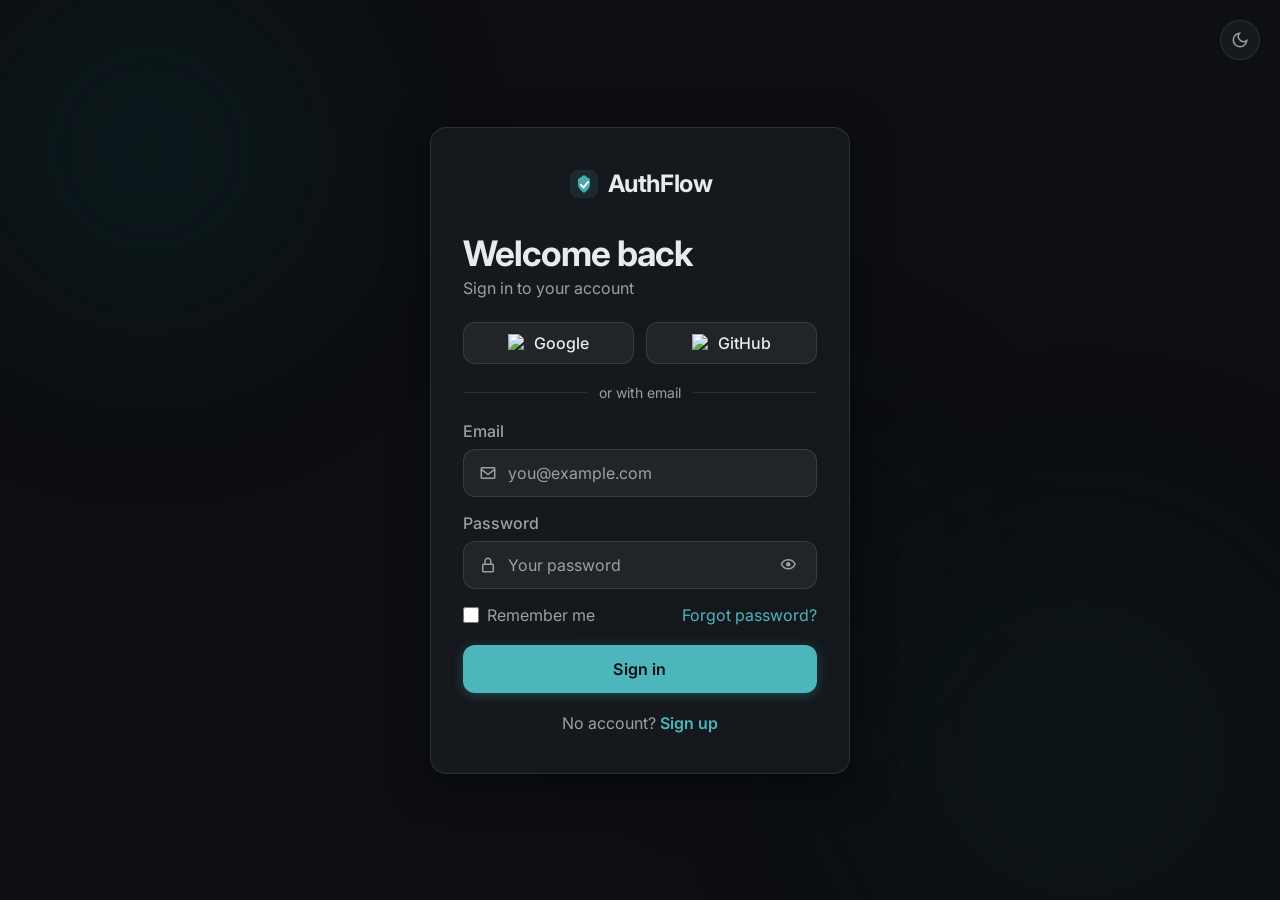
==== dashboard.html @ 7bdc6670 "refactor: separate HTML/CSS/JS, add register/forgot/dashboard pages, remove old files" ====
<!DOCTYPE html>
<html lang="en" data-theme="dark">
<head>
  <meta charset="UTF-8">
  <meta name="viewport" content="width=device-width, initial-scale=1.0">
  <title>AuthFlow — Dashboard</title>
  <link rel="preconnect" href="https://fonts.googleapis.com">
  <link rel="preconnect" href="https://fonts.gstatic.com" crossorigin>
  <link href="https://fonts.googleapis.com/css2?family=Inter:wght@300..700&display=swap" rel="stylesheet">
  <link href="https://unpkg.com/boxicons@2.1.4/css/boxicons.min.css" rel="stylesheet">
  <link rel="stylesheet" href="css/style.css">
</head>
<body>

<div class="mesh" aria-hidden="true"><div class="blob"></div></div>
<button class="theme-btn" id="themeBtn" aria-label="Switch to light mode">
  <svg width="18" height="18" viewBox="0 0 24 24" fill="none" stroke="currentColor" stroke-width="2"><path d="M21 12.79A9 9 0 1 1 11.21 3 7 7 0 0 0 21 12.79z"/></svg>
</button>

<div class="card card-wide">
  <div class="logo">
    <svg viewBox="0 0 32 32" fill="none" aria-hidden="true">
      <rect x="2" y="2" width="28" height="28" rx="8" fill="currentColor" opacity="0.12"/>
      <path d="M16 7 L22 11 L22 17 C22 21 16 25 16 25 C16 25 10 21 10 17 L10 11 Z" fill="currentColor" opacity="0.9"/>
      <path d="M13 17 L15.5 19.5 L20 14" stroke="white" stroke-width="2" stroke-linecap="round" stroke-linejoin="round"/>
    </svg>
    <span class="logo-name">AuthFlow</span>
  </div>

  <div class="dash-hero">
    <div class="dash-avatar" id="dashAvatar"><i class="bx bx-user"></i></div>
    <div>
      <h1 class="ptitle" id="dashName">Loading…</h1>
      <p class="psub" style="margin-bottom:0" id="dashEmail">—</p>
    </div>
  </div>

  <div class="dash-grid">
    <div class="dc">
      <i class="bx bx-calendar-check dc-icon"></i>
      <div class="dc-val" id="dashJoined">—</div>
      <div class="dc-lbl">Member since</div>
    </div>
    <div class="dc">
      <i class="bx bx-shield-check dc-icon"></i>
      <div class="dc-val">Active</div>
      <div class="dc-lbl">Account status</div>
    </div>
    <div class="dc">
      <i class="bx bx-log-in dc-icon"></i>
      <div class="dc-val" id="dashTime">—</div>
      <div class="dc-lbl">Last login</div>
    </div>
    <div class="dc">
      <i class="bx bx-phone dc-icon"></i>
      <div class="dc-val" id="dashPhone">—</div>
      <div class="dc-lbl">Phone</div>
    </div>
  </div>

  <div class="dash-actions">
    <button class="btn-action" onclick="showToast('Profile editing coming soon','info')"><i class="bx bx-edit"></i> Edit profile</button>
    <button class="btn-action" onclick="showToast('Settings coming soon','info')"><i class="bx bx-cog"></i> Settings</button>
    <button class="btn-action btn-danger" onclick="logout()"><i class="bx bx-log-out"></i> Sign out</button>
  </div>
</div>

<div class="toast" id="toastEl" role="status" aria-live="polite">
  <i class="bx bx-check-circle" id="toastIco"></i>
  <span id="toastMsg"></span>
</div>

<script src="js/app.js"></script>
<script>
(function() {
  const user = getSession();
  if (!user) { window.location.href = 'index.html'; return; }
  document.getElementById('dashName').textContent = 'Hello, ' + user.name + '!';
  document.getElementById('dashEmail').textContent = user.email;
  document.getElementById('dashJoined').textContent = user.joined || 'Today';
  document.getElementById('dashPhone').textContent = user.phone || 'Not set';
  document.getElementById('dashTime').textContent = new Date().toLocaleTimeString('en-IN',{hour:'2-digit',minute:'2-digit'});
  const initials = user.name.split(' ').map(w=>w[0]).join('').toUpperCase().slice(0,2);
  const av = document.getElementById('dashAvatar');
  av.innerHTML = '';
  av.textContent = initials;
})();

function logout() {
  clearSession();
  showToast('Signed out','info');
  setTimeout(() => window.location.href = 'index.html', 900);
}
</script>
</body>
</html>
---- css/style.css ----
/* ===== TOKENS ===== */
:root {
  --text-xs:   clamp(0.75rem,  0.7rem  + 0.25vw, 0.875rem);
  --text-sm:   clamp(0.875rem, 0.8rem  + 0.35vw, 1rem);
  --text-base: clamp(1rem,     0.95rem + 0.25vw, 1.125rem);
  --text-lg:   clamp(1.125rem, 1rem    + 0.75vw, 1.5rem);
  --text-xl:   clamp(1.5rem,   1.2rem  + 1.25vw, 2.25rem);
  --space-1:.25rem; --space-2:.5rem;  --space-3:.75rem; --space-4:1rem;
  --space-5:1.25rem; --space-6:1.5rem; --space-8:2rem; --space-10:2.5rem;
  --space-12:3rem;
  --radius-sm:.375rem; --radius-md:.5rem; --radius-lg:.75rem;
  --radius-xl:1rem; --radius-full:9999px;
  --transition:200ms cubic-bezier(0.16,1,0.3,1);
  --font-body:'Inter',system-ui,sans-serif;
}

/* ===== LIGHT MODE ===== */
:root, [data-theme="light"] {
  --bg:#f7f6f2; --surface:rgba(255,255,255,.72); --surface-s:#fff;
  --border:rgba(0,0,0,.10); --text:#1a1a1a; --text-m:#6b7280; --text-i:#fff;
  --primary:#01696f; --primary-h:#0c4e54; --primary-t:#fff;
  --error:#b91c4c; --error-bg:rgba(185,28,76,.08);
  --success:#166534; --input-bg:rgba(0,0,0,.04); --input-focus:rgba(1,105,111,.18);
  --shadow-card:0 4px 24px rgba(0,0,0,.10),0 1px 4px rgba(0,0,0,.06);
  --shadow-btn:0 2px 8px rgba(1,105,111,.28);
  --m1:#d6f0ef; --m2:#e0f2f1; --m3:#b2dfdb;
}

/* ===== DARK MODE ===== */
[data-theme="dark"] {
  --bg:#0d0f12; --surface:rgba(24,27,32,.82); --surface-s:#181b20;
  --border:rgba(255,255,255,.10); --text:#e8eaed; --text-m:#9aa0a6; --text-i:#0d0f12;
  --primary:#4db6bd; --primary-h:#3da3aa; --primary-t:#0d0f12;
  --error:#f07090; --error-bg:rgba(240,112,144,.10);
  --success:#34d399; --input-bg:rgba(255,255,255,.06); --input-focus:rgba(77,182,189,.18);
  --shadow-card:0 8px 40px rgba(0,0,0,.5),0 1px 4px rgba(0,0,0,.3);
  --shadow-btn:0 2px 12px rgba(77,182,189,.30);
  --m1:#0a2a2c; --m2:#0d1f21; --m3:#071416;
}

/* ===== BASE RESET ===== */
*, *::before, *::after { box-sizing: border-box; margin: 0; padding: 0; }
html { -webkit-font-smoothing: antialiased; scroll-behavior: smooth; }
body {
  min-height: 100dvh;
  font-family: var(--font-body);
  font-size: var(--text-base);
  color: var(--text);
  background: var(--bg);
  display: flex;
  align-items: center;
  justify-content: center;
  padding: var(--space-4);
  position: relative;
  overflow: hidden;
  transition: background var(--transition), color var(--transition);
}
input, button { font: inherit; color: inherit; }
button { cursor: pointer; background: none; border: none; }
a { color: var(--primary); text-decoration: none; transition: color var(--transition); }
a:hover { color: var(--primary-h); text-decoration: underline; }
:focus-visible { outline: 2px solid var(--primary); outline-offset: 3px; border-radius: var(--radius-sm); }

/* ===== MESH BACKGROUND ===== */
.mesh { position: fixed; inset: 0; z-index: 0; pointer-events: none; overflow: hidden; }
.mesh::before, .mesh::after, .blob {
  content: ''; position: absolute; border-radius: 50%;
  filter: blur(80px); opacity: .55;
  animation: flt 12s ease-in-out infinite alternate;
}
.mesh::before { width:500px; height:500px; background:radial-gradient(circle,var(--m1),transparent 70%); top:-100px; left:-100px; animation-duration:11s; }
.mesh::after  { width:600px; height:600px; background:radial-gradient(circle,var(--m2),transparent 70%); bottom:-150px; right:-100px; animation-duration:14s; animation-delay:-4s; }
.blob { width:400px; height:400px; background:radial-gradient(circle,var(--m3),transparent 70%); top:40%; left:45%; animation-duration:16s; animation-delay:-7s; }
@keyframes flt {
  0%   { transform: translate(0,0) scale(1); }
  50%  { transform: translate(30px,-40px) scale(1.08); }
  100% { transform: translate(-20px,20px) scale(.96); }
}

/* ===== THEME BUTTON ===== */
.theme-btn {
  position: fixed; top: var(--space-5); right: var(--space-5); z-index: 100;
  width: 40px; height: 40px;
  display: flex; align-items: center; justify-content: center;
  background: var(--surface); border: 1px solid var(--border); border-radius: var(--radius-full);
  backdrop-filter: blur(12px); color: var(--text-m);
  transition: background var(--transition), color var(--transition), transform var(--transition);
}
.theme-btn:hover { color: var(--text); transform: scale(1.08); }

/* ===== CARD ===== */
.card {
  position: relative; z-index: 10;
  width: 100%; max-width: 420px;
  background: var(--surface);
  border: 1px solid var(--border);
  border-radius: var(--radius-xl);
  padding: var(--space-10) var(--space-8);
  backdrop-filter: blur(20px) saturate(160%);
  -webkit-backdrop-filter: blur(20px) saturate(160%);
  box-shadow: var(--shadow-card);
  transition: background var(--transition), border-color var(--transition);
}
.card-wide { max-width: 520px; }

/* ===== LOGO ===== */
.logo { display: flex; align-items: center; gap: var(--space-2); margin-bottom: var(--space-8); justify-content: center; }
.logo svg { width: 32px; height: 32px; color: var(--primary); }
.logo-name { font-size: var(--text-lg); font-weight: 700; letter-spacing: -.02em; color: var(--text); }

/* ===== HEADINGS ===== */
.ptitle { font-size: var(--text-xl); font-weight: 700; letter-spacing: -.025em; margin-bottom: var(--space-1); color: var(--text); }
.psub   { font-size: var(--text-sm); color: var(--text-m); margin-bottom: var(--space-6); }
.optional { font-size: var(--text-xs); color: var(--text-m); font-weight: 400; }

/* ===== FORM ===== */
.fg { margin-bottom: var(--space-4); }
.fl { display: block; font-size: var(--text-sm); font-weight: 500; color: var(--text-m); margin-bottom: var(--space-2); }
.iw { position: relative; }
.iw i.ic {
  position: absolute; left: var(--space-4); top: 50%; transform: translateY(-50%);
  font-size: 18px; color: var(--text-m); pointer-events: none;
  transition: color var(--transition);
}
.iw input {
  width: 100%; height: 48px; padding: 0 48px 0 44px;
  background: var(--input-bg); border: 1.5px solid var(--border);
  border-radius: var(--radius-lg); font-size: var(--text-sm); color: var(--text);
  transition: border-color var(--transition), background var(--transition), box-shadow var(--transition);
  outline: none;
}
.iw input::placeholder { color: var(--text-m); }
.iw input:focus {
  border-color: var(--primary);
  background: var(--input-focus);
  box-shadow: 0 0 0 3px color-mix(in oklch, var(--primary) 18%, transparent);
}
.iw:focus-within i.ic { color: var(--primary); }
.iw.err input { border-color: var(--error); background: var(--error-bg); }

/* eye toggle */
.pw-eye {
  position: absolute; right: var(--space-4); top: 50%; transform: translateY(-50%);
  color: var(--text-m); font-size: 18px; padding: var(--space-1);
  transition: color var(--transition);
}
.pw-eye:hover { color: var(--text); }

/* errors */
.ferr { display: none; align-items: center; gap: var(--space-1); font-size: var(--text-xs); color: var(--error); margin-top: var(--space-1); }
.ferr.show { display: flex; }
.ferr i { font-size: 14px; }

/* meta row */
.meta { display: flex; justify-content: space-between; align-items: center; margin-bottom: var(--space-5); }
.ck { display: flex; align-items: center; gap: var(--space-2); font-size: var(--text-sm); color: var(--text-m); cursor: pointer; user-select: none; }
.ck input[type=checkbox] { width: 16px; height: 16px; accent-color: var(--primary); cursor: pointer; }
.terms-ck { margin-bottom: var(--space-2); }
.lsm { font-size: var(--text-sm); }

/* ===== PRIMARY BUTTON ===== */
.btn-p {
  width: 100%; height: 48px;
  background: var(--primary); color: var(--primary-t);
  border-radius: var(--radius-lg); font-size: var(--text-sm); font-weight: 600;
  letter-spacing: .01em; box-shadow: var(--shadow-btn);
  display: flex; align-items: center; justify-content: center; gap: var(--space-2);
  transition: background var(--transition), transform var(--transition), box-shadow var(--transition), opacity var(--transition);
}
.btn-p:hover { background: var(--primary-h); transform: translateY(-1px); box-shadow: 0 4px 16px color-mix(in oklch,var(--primary) 40%,transparent); }
.btn-p:active { transform: translateY(0); }
.btn-p:disabled { opacity: .6; cursor: not-allowed; transform: none; }

/* spinner */
.spin { display: none; width: 18px; height: 18px; border: 2.5px solid rgba(255,255,255,.3); border-top-color: var(--primary-t); border-radius: 50%; animation: rot .7s linear infinite; }
@keyframes rot { to { transform: rotate(360deg); } }
.btn-p.loading .lbl { display: none; }
.btn-p.loading .spin { display: block; }

/* divider */
.divider { display: flex; align-items: center; gap: var(--space-3); margin: var(--space-5) 0; color: var(--text-m); font-size: var(--text-xs); }
.divider::before, .divider::after { content: ''; flex: 1; height: 1px; background: var(--border); }

/* social buttons */
.socials { display: grid; grid-template-columns: 1fr 1fr; gap: var(--space-3); margin-bottom: var(--space-5); }
.btn-s {
  height: 42px; display: flex; align-items: center; justify-content: center; gap: var(--space-2);
  background: var(--input-bg); border: 1.5px solid var(--border);
  border-radius: var(--radius-lg); font-size: var(--text-sm); font-weight: 500; color: var(--text);
  transition: background var(--transition), border-color var(--transition), transform var(--transition);
}
.btn-s:hover { background: color-mix(in oklch,var(--primary) 8%,var(--input-bg)); border-color: var(--primary); transform: translateY(-1px); }
.btn-s img { width: 18px; height: 18px; }

/* switch link */
.sw { text-align: center; font-size: var(--text-sm); color: var(--text-m); margin-top: var(--space-5); }
.sw a { font-weight: 600; }

/* back button */
.back-btn { display: inline-flex; align-items: center; gap: var(--space-1); color: var(--text-m); font-size: var(--text-sm); margin-bottom: var(--space-5); transition: color var(--transition); }
.back-btn:hover { color: var(--text); text-decoration: none; }

/* password strength */
.str-wrap { margin-top: var(--space-2); }
.str-bar { height: 3px; border-radius: var(--radius-full); background: var(--border); overflow: hidden; margin-bottom: var(--space-1); }
.str-fill { height: 100%; border-radius: var(--radius-full); width: 0; transition: width .3s ease, background .3s ease; }
.str-lbl { font-size: var(--text-xs); color: var(--text-m); }

/* ===== TOAST ===== */
.toast {
  position: fixed; bottom: var(--space-6); left: 50%; z-index: 200;
  transform: translateX(-50%) translateY(80px); opacity: 0;
  background: var(--surface-s); border: 1px solid var(--border);
  border-radius: var(--radius-lg); padding: var(--space-3) var(--space-5);
  display: flex; align-items: center; gap: var(--space-3);
  font-size: var(--text-sm); font-weight: 500; box-shadow: var(--shadow-card);
  backdrop-filter: blur(12px);
  transition: transform 350ms cubic-bezier(0.16,1,0.3,1), opacity 350ms ease;
  white-space: nowrap;
}
.toast.show { transform: translateX(-50%) translateY(0); opacity: 1; }
.toast i { font-size: 18px; }
.toast.success i { color: var(--success); }
.toast.error   i { color: var(--error); }
.toast.info    i { color: var(--primary); }

/* ===== DASHBOARD ===== */
.dash-hero {
  display: flex; align-items: center; gap: var(--space-5);
  margin-bottom: var(--space-8);
  padding-bottom: var(--space-6);
  border-bottom: 1px solid var(--border);
}
.dash-avatar {
  flex-shrink: 0;
  width: 64px; height: 64px; border-radius: var(--radius-full);
  background: color-mix(in oklch, var(--primary) 18%, var(--input-bg));
  display: flex; align-items: center; justify-content: center;
  font-size: 1.4rem; font-weight: 700; color: var(--primary); letter-spacing: -.02em;
}
.dash-grid {
  display: grid; grid-template-columns: 1fr 1fr;
  gap: var(--space-3); margin-bottom: var(--space-8);
}
.dc {
  background: var(--input-bg); border: 1px solid var(--border);
  border-radius: var(--radius-lg); padding: var(--space-4);
}
.dc-icon { font-size: 1.25rem; color: var(--primary); margin-bottom: var(--space-2); }
.dc-val  { font-size: var(--text-base); font-weight: 700; color: var(--text); }
.dc-lbl  { font-size: var(--text-xs); color: var(--text-m); margin-top: 2px; }
.dash-actions { display: flex; flex-direction: column; gap: var(--space-3); }
.btn-action {
  height: 44px; display: flex; align-items: center; justify-content: center; gap: var(--space-2);
  border: 1.5px solid var(--border); border-radius: var(--radius-lg);
  font-size: var(--text-sm); font-weight: 500; color: var(--text-m);
  transition: border-color var(--transition), color var(--transition), background var(--transition);
}
.btn-action:hover { border-color: var(--primary); color: var(--primary); }
.btn-danger:hover { border-color: var(--error) !important; color: var(--error) !important; }

/* ===== RESPONSIVE ===== */
@media (max-width: 480px) {
  .card { padding: var(--space-8) var(--space-5); }
  .socials { grid-template-columns: 1fr; }
  .dash-grid { grid-template-columns: 1fr; }
  .dash-hero { flex-direction: column; text-align: center; }
}
@media (prefers-reduced-motion: reduce) {
  *, *::before, *::after { animation-duration: .01ms !important; transition-duration: .01ms !important; }
}
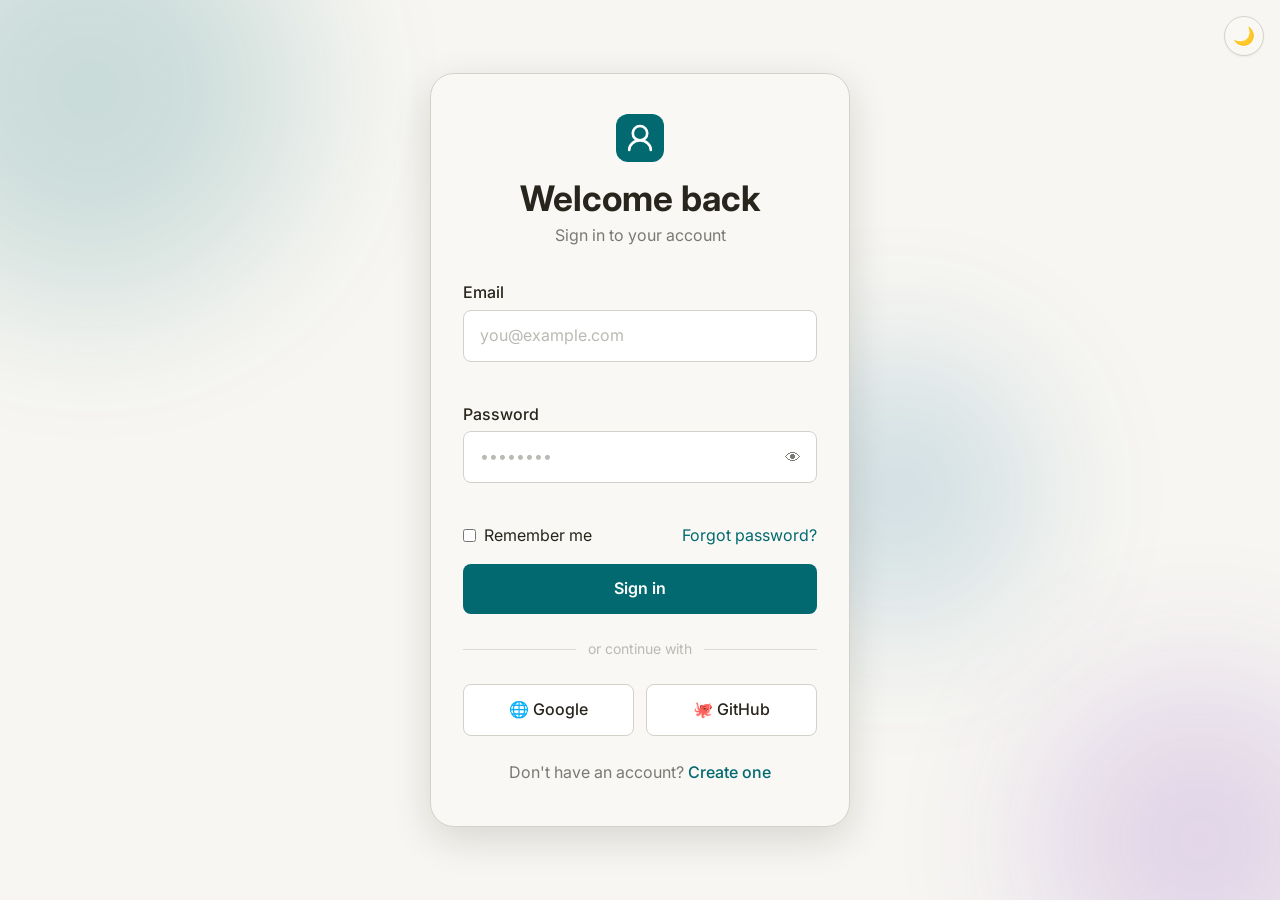
==== commit 1f893b7e: "feat: complete auth site - login, register, forgot-password, dashboard, 404, shared CSS/JS" ====
--- a/dashboard.html
+++ b/dashboard.html
@@ -1,96 +1,110 @@
 <!DOCTYPE html>
 <html lang="en" data-theme="dark">
 <head>
-  <meta charset="UTF-8">
-  <meta name="viewport" content="width=device-width, initial-scale=1.0">
-  <title>AuthFlow — Dashboard</title>
+  <meta charset="UTF-8" />
+  <meta name="viewport" content="width=device-width, initial-scale=1.0" />
+  <title>Dashboard — Auth</title>
   <link rel="preconnect" href="https://fonts.googleapis.com">
   <link rel="preconnect" href="https://fonts.gstatic.com" crossorigin>
   <link href="https://fonts.googleapis.com/css2?family=Inter:wght@300..700&display=swap" rel="stylesheet">
-  <link href="https://unpkg.com/boxicons@2.1.4/css/boxicons.min.css" rel="stylesheet">
   <link rel="stylesheet" href="css/style.css">
 </head>
-<body>
+<body class="dash-page">
+  <header class="dash-header">
+    <div class="dash-logo">
+      <svg viewBox="0 0 40 40" fill="none" aria-label="Auth logo" width="32" height="32">
+        <rect width="40" height="40" rx="10" fill="var(--color-primary)"/>
+        <path d="M20 10a6 6 0 1 1 0 12 6 6 0 0 1 0-12zm-9 20c0-4.418 4.03-8 9-8s9 3.582 9 8" stroke="#fff" stroke-width="2.2" stroke-linecap="round"/>
+      </svg>
+      <span>Auth</span>
+    </div>
+    <div class="dash-actions">
+      <button class="theme-toggle" data-theme-toggle aria-label="Toggle theme">☀️</button>
+      <button class="btn-outline" id="logoutBtn">Sign out</button>
+    </div>
+  </header>
+  <main class="dash-main">
+    <section class="dash-welcome">
+      <div class="avatar" id="dashAvatar">S</div>
+      <div>
+        <h1 id="dashName">Samuel</h1>
+        <p id="dashEmail" class="muted">user@example.com</p>
+        <p class="muted" id="dashJoined"></p>
+      </div>
+    </section>
+    <section class="dash-cards">
+      <div class="dash-card">
+        <span class="card-icon">🔐</span>
+        <h3>Security</h3>
+        <p>Your account is protected. Last sign-in was just now.</p>
+      </div>
+      <div class="dash-card">
+        <span class="card-icon">📧</span>
+        <h3>Email verified</h3>
+        <p>Your email address has been confirmed.</p>
+      </div>
+      <div class="dash-card">
+        <span class="card-icon">⚙️</span>
+        <h3>Settings</h3>
+        <p>Manage your preferences and notifications below.</p>
+      </div>
+    </section>
+    <section class="dash-profile">
+      <h2>Edit profile</h2>
+      <form id="profileForm" novalidate>
+        <div class="field">
+          <label for="profileName">Full name</label>
+          <input type="text" id="profileName" placeholder="Your name" />
+          <span class="field-error" id="profileNameErr"></span>
+        </div>
+        <div class="field">
+          <label for="profilePhone">Phone (optional)</label>
+          <input type="tel" id="profilePhone" placeholder="+91 98765 43210" />
+        </div>
+        <button type="submit" class="btn-primary" id="saveBtn">Save changes</button>
+      </form>
+    </section>
+  </main>
+  <div id="toast" class="toast" role="alert" aria-live="polite"></div>
+  <script src="js/app.js"></script>
+  <script>
+    const raw = localStorage.getItem('auth_user');
+    if (!raw) window.location.href = 'index.html';
+    const user = JSON.parse(raw);
+    document.getElementById('dashName').textContent = user.name || 'User';
+    document.getElementById('dashEmail').textContent = user.email;
+    document.getElementById('dashAvatar').textContent = (user.name || 'U')[0].toUpperCase();
+    document.getElementById('profileName').value = user.name || '';
+    document.getElementById('profilePhone').value = user.phone || '';
+    if (user.joined) document.getElementById('dashJoined').textContent = 'Joined ' + user.joined;
 
-<div class="mesh" aria-hidden="true"><div class="blob"></div></div>
-<button class="theme-btn" id="themeBtn" aria-label="Switch to light mode">
-  <svg width="18" height="18" viewBox="0 0 24 24" fill="none" stroke="currentColor" stroke-width="2"><path d="M21 12.79A9 9 0 1 1 11.21 3 7 7 0 0 0 21 12.79z"/></svg>
-</button>
+    document.getElementById('logoutBtn').addEventListener('click', () => {
+      localStorage.removeItem('auth_user');
+      sessionStorage.removeItem('auth_user');
+      showToast('Signed out. Goodbye!', 'info');
+      setTimeout(() => window.location.href = 'index.html', 900);
+    });
 
-<div class="card card-wide">
-  <div class="logo">
-    <svg viewBox="0 0 32 32" fill="none" aria-hidden="true">
-      <rect x="2" y="2" width="28" height="28" rx="8" fill="currentColor" opacity="0.12"/>
-      <path d="M16 7 L22 11 L22 17 C22 21 16 25 16 25 C16 25 10 21 10 17 L10 11 Z" fill="currentColor" opacity="0.9"/>
-      <path d="M13 17 L15.5 19.5 L20 14" stroke="white" stroke-width="2" stroke-linecap="round" stroke-linejoin="round"/>
-    </svg>
-    <span class="logo-name">AuthFlow</span>
-  </div>
-
-  <div class="dash-hero">
-    <div class="dash-avatar" id="dashAvatar"><i class="bx bx-user"></i></div>
-    <div>
-      <h1 class="ptitle" id="dashName">Loading…</h1>
-      <p class="psub" style="margin-bottom:0" id="dashEmail">—</p>
-    </div>
-  </div>
-
-  <div class="dash-grid">
-    <div class="dc">
-      <i class="bx bx-calendar-check dc-icon"></i>
-      <div class="dc-val" id="dashJoined">—</div>
-      <div class="dc-lbl">Member since</div>
-    </div>
-    <div class="dc">
-      <i class="bx bx-shield-check dc-icon"></i>
-      <div class="dc-val">Active</div>
-      <div class="dc-lbl">Account status</div>
-    </div>
-    <div class="dc">
-      <i class="bx bx-log-in dc-icon"></i>
-      <div class="dc-val" id="dashTime">—</div>
-      <div class="dc-lbl">Last login</div>
-    </div>
-    <div class="dc">
-      <i class="bx bx-phone dc-icon"></i>
-      <div class="dc-val" id="dashPhone">—</div>
-      <div class="dc-lbl">Phone</div>
-    </div>
-  </div>
-
-  <div class="dash-actions">
-    <button class="btn-action" onclick="showToast('Profile editing coming soon','info')"><i class="bx bx-edit"></i> Edit profile</button>
-    <button class="btn-action" onclick="showToast('Settings coming soon','info')"><i class="bx bx-cog"></i> Settings</button>
-    <button class="btn-action btn-danger" onclick="logout()"><i class="bx bx-log-out"></i> Sign out</button>
-  </div>
-</div>
-
-<div class="toast" id="toastEl" role="status" aria-live="polite">
-  <i class="bx bx-check-circle" id="toastIco"></i>
-  <span id="toastMsg"></span>
-</div>
-
-<script src="js/app.js"></script>
-<script>
-(function() {
-  const user = getSession();
-  if (!user) { window.location.href = 'index.html'; return; }
-  document.getElementById('dashName').textContent = 'Hello, ' + user.name + '!';
-  document.getElementById('dashEmail').textContent = user.email;
-  document.getElementById('dashJoined').textContent = user.joined || 'Today';
-  document.getElementById('dashPhone').textContent = user.phone || 'Not set';
-  document.getElementById('dashTime').textContent = new Date().toLocaleTimeString('en-IN',{hour:'2-digit',minute:'2-digit'});
-  const initials = user.name.split(' ').map(w=>w[0]).join('').toUpperCase().slice(0,2);
-  const av = document.getElementById('dashAvatar');
-  av.innerHTML = '';
-  av.textContent = initials;
-})();
-
-function logout() {
-  clearSession();
-  showToast('Signed out','info');
-  setTimeout(() => window.location.href = 'index.html', 900);
-}
-</script>
+    document.getElementById('profileForm').addEventListener('submit', function(e) {
+      e.preventDefault();
+      const name = document.getElementById('profileName').value.trim();
+      const phone = document.getElementById('profilePhone').value.trim();
+      clearErrors();
+      if (name.length < 2) { showError('profileNameErr', 'Name must be at least 2 characters.'); return; }
+      const btn = document.getElementById('saveBtn');
+      setLoading(btn, true);
+      setTimeout(() => {
+        const updated = { ...user, name, phone };
+        localStorage.setItem('auth_user', JSON.stringify(updated));
+        const users = getUsers();
+        const idx = users.findIndex(u => u.email === user.email);
+        if (idx > -1) { users[idx] = updated; saveUsers(users); }
+        document.getElementById('dashName').textContent = name;
+        document.getElementById('dashAvatar').textContent = name[0].toUpperCase();
+        setLoading(btn, false);
+        showToast('Profile updated!', 'success');
+      }, 900);
+    });
+  </script>
 </body>
-</html>
+</html>
--- a/css/style.css
+++ b/css/style.css
@@ -1,271 +1,260 @@
-/* ===== TOKENS ===== */
-:root {
-  --text-xs:   clamp(0.75rem,  0.7rem  + 0.25vw, 0.875rem);
-  --text-sm:   clamp(0.875rem, 0.8rem  + 0.35vw, 1rem);
-  --text-base: clamp(1rem,     0.95rem + 0.25vw, 1.125rem);
-  --text-lg:   clamp(1.125rem, 1rem    + 0.75vw, 1.5rem);
-  --text-xl:   clamp(1.5rem,   1.2rem  + 1.25vw, 2.25rem);
-  --space-1:.25rem; --space-2:.5rem;  --space-3:.75rem; --space-4:1rem;
-  --space-5:1.25rem; --space-6:1.5rem; --space-8:2rem; --space-10:2.5rem;
-  --space-12:3rem;
-  --radius-sm:.375rem; --radius-md:.5rem; --radius-lg:.75rem;
-  --radius-xl:1rem; --radius-full:9999px;
-  --transition:200ms cubic-bezier(0.16,1,0.3,1);
-  --font-body:'Inter',system-ui,sans-serif;
-}
-
-/* ===== LIGHT MODE ===== */
+/* ============================================================
+   AUTH SITE — style.css
+   Nexus Design System · Dark/Light · Inter
+   ============================================================ */
+
 :root, [data-theme="light"] {
-  --bg:#f7f6f2; --surface:rgba(255,255,255,.72); --surface-s:#fff;
-  --border:rgba(0,0,0,.10); --text:#1a1a1a; --text-m:#6b7280; --text-i:#fff;
-  --primary:#01696f; --primary-h:#0c4e54; --primary-t:#fff;
-  --error:#b91c4c; --error-bg:rgba(185,28,76,.08);
-  --success:#166534; --input-bg:rgba(0,0,0,.04); --input-focus:rgba(1,105,111,.18);
-  --shadow-card:0 4px 24px rgba(0,0,0,.10),0 1px 4px rgba(0,0,0,.06);
-  --shadow-btn:0 2px 8px rgba(1,105,111,.28);
-  --m1:#d6f0ef; --m2:#e0f2f1; --m3:#b2dfdb;
-}
-
-/* ===== DARK MODE ===== */
+  --color-bg:             #f7f6f2;
+  --color-surface:        #f9f8f5;
+  --color-surface-2:      #ffffff;
+  --color-surface-offset: #f0ede8;
+  --color-border:         #d4d1ca;
+  --color-divider:        #dcd9d5;
+  --color-text:           #28251d;
+  --color-text-muted:     #7a7974;
+  --color-text-faint:     #bab9b4;
+  --color-text-inverse:   #f9f8f4;
+  --color-primary:        #01696f;
+  --color-primary-hover:  #0c4e54;
+  --color-error:          #a12c7b;
+  --color-success:        #437a22;
+  --color-info:           #006494;
+  --shadow-sm: 0 1px 2px oklch(0.2 0.01 80 / 0.06);
+  --shadow-md: 0 4px 12px oklch(0.2 0.01 80 / 0.10);
+  --shadow-lg: 0 12px 40px oklch(0.2 0.01 80 / 0.14);
+  --radius-sm: 0.375rem;
+  --radius-md: 0.5rem;
+  --radius-lg: 0.75rem;
+  --radius-xl: 1rem;
+  --radius-2xl: 1.5rem;
+  --radius-full: 9999px;
+  --space-1:0.25rem;--space-2:0.5rem;--space-3:0.75rem;--space-4:1rem;
+  --space-5:1.25rem;--space-6:1.5rem;--space-8:2rem;--space-10:2.5rem;
+  --space-12:3rem;--space-16:4rem;
+  --text-xs:clamp(0.75rem,0.7rem + 0.25vw,0.875rem);
+  --text-sm:clamp(0.875rem,0.8rem + 0.35vw,1rem);
+  --text-base:clamp(1rem,0.95rem + 0.25vw,1.125rem);
+  --text-lg:clamp(1.125rem,1rem + 0.75vw,1.5rem);
+  --text-xl:clamp(1.5rem,1.2rem + 1.25vw,2.25rem);
+  --text-2xl:clamp(2rem,1.2rem + 2.5vw,3.5rem);
+  --transition: 180ms cubic-bezier(0.16,1,0.3,1);
+  --font-body: 'Inter', system-ui, sans-serif;
+  --content-narrow: 420px;
+}
+
 [data-theme="dark"] {
-  --bg:#0d0f12; --surface:rgba(24,27,32,.82); --surface-s:#181b20;
-  --border:rgba(255,255,255,.10); --text:#e8eaed; --text-m:#9aa0a6; --text-i:#0d0f12;
-  --primary:#4db6bd; --primary-h:#3da3aa; --primary-t:#0d0f12;
-  --error:#f07090; --error-bg:rgba(240,112,144,.10);
-  --success:#34d399; --input-bg:rgba(255,255,255,.06); --input-focus:rgba(77,182,189,.18);
-  --shadow-card:0 8px 40px rgba(0,0,0,.5),0 1px 4px rgba(0,0,0,.3);
-  --shadow-btn:0 2px 12px rgba(77,182,189,.30);
-  --m1:#0a2a2c; --m2:#0d1f21; --m3:#071416;
-}
-
-/* ===== BASE RESET ===== */
-*, *::before, *::after { box-sizing: border-box; margin: 0; padding: 0; }
-html { -webkit-font-smoothing: antialiased; scroll-behavior: smooth; }
-body {
-  min-height: 100dvh;
-  font-family: var(--font-body);
-  font-size: var(--text-base);
-  color: var(--text);
-  background: var(--bg);
-  display: flex;
-  align-items: center;
-  justify-content: center;
-  padding: var(--space-4);
-  position: relative;
-  overflow: hidden;
-  transition: background var(--transition), color var(--transition);
-}
-input, button { font: inherit; color: inherit; }
-button { cursor: pointer; background: none; border: none; }
-a { color: var(--primary); text-decoration: none; transition: color var(--transition); }
-a:hover { color: var(--primary-h); text-decoration: underline; }
-:focus-visible { outline: 2px solid var(--primary); outline-offset: 3px; border-radius: var(--radius-sm); }
-
-/* ===== MESH BACKGROUND ===== */
-.mesh { position: fixed; inset: 0; z-index: 0; pointer-events: none; overflow: hidden; }
-.mesh::before, .mesh::after, .blob {
-  content: ''; position: absolute; border-radius: 50%;
-  filter: blur(80px); opacity: .55;
-  animation: flt 12s ease-in-out infinite alternate;
-}
-.mesh::before { width:500px; height:500px; background:radial-gradient(circle,var(--m1),transparent 70%); top:-100px; left:-100px; animation-duration:11s; }
-.mesh::after  { width:600px; height:600px; background:radial-gradient(circle,var(--m2),transparent 70%); bottom:-150px; right:-100px; animation-duration:14s; animation-delay:-4s; }
-.blob { width:400px; height:400px; background:radial-gradient(circle,var(--m3),transparent 70%); top:40%; left:45%; animation-duration:16s; animation-delay:-7s; }
-@keyframes flt {
-  0%   { transform: translate(0,0) scale(1); }
-  50%  { transform: translate(30px,-40px) scale(1.08); }
-  100% { transform: translate(-20px,20px) scale(.96); }
-}
-
-/* ===== THEME BUTTON ===== */
-.theme-btn {
-  position: fixed; top: var(--space-5); right: var(--space-5); z-index: 100;
-  width: 40px; height: 40px;
-  display: flex; align-items: center; justify-content: center;
-  background: var(--surface); border: 1px solid var(--border); border-radius: var(--radius-full);
-  backdrop-filter: blur(12px); color: var(--text-m);
-  transition: background var(--transition), color var(--transition), transform var(--transition);
-}
-.theme-btn:hover { color: var(--text); transform: scale(1.08); }
-
-/* ===== CARD ===== */
-.card {
-  position: relative; z-index: 10;
-  width: 100%; max-width: 420px;
-  background: var(--surface);
-  border: 1px solid var(--border);
-  border-radius: var(--radius-xl);
-  padding: var(--space-10) var(--space-8);
-  backdrop-filter: blur(20px) saturate(160%);
-  -webkit-backdrop-filter: blur(20px) saturate(160%);
-  box-shadow: var(--shadow-card);
-  transition: background var(--transition), border-color var(--transition);
-}
-.card-wide { max-width: 520px; }
-
-/* ===== LOGO ===== */
-.logo { display: flex; align-items: center; gap: var(--space-2); margin-bottom: var(--space-8); justify-content: center; }
-.logo svg { width: 32px; height: 32px; color: var(--primary); }
-.logo-name { font-size: var(--text-lg); font-weight: 700; letter-spacing: -.02em; color: var(--text); }
-
-/* ===== HEADINGS ===== */
-.ptitle { font-size: var(--text-xl); font-weight: 700; letter-spacing: -.025em; margin-bottom: var(--space-1); color: var(--text); }
-.psub   { font-size: var(--text-sm); color: var(--text-m); margin-bottom: var(--space-6); }
-.optional { font-size: var(--text-xs); color: var(--text-m); font-weight: 400; }
-
-/* ===== FORM ===== */
-.fg { margin-bottom: var(--space-4); }
-.fl { display: block; font-size: var(--text-sm); font-weight: 500; color: var(--text-m); margin-bottom: var(--space-2); }
-.iw { position: relative; }
-.iw i.ic {
-  position: absolute; left: var(--space-4); top: 50%; transform: translateY(-50%);
-  font-size: 18px; color: var(--text-m); pointer-events: none;
-  transition: color var(--transition);
-}
-.iw input {
-  width: 100%; height: 48px; padding: 0 48px 0 44px;
-  background: var(--input-bg); border: 1.5px solid var(--border);
-  border-radius: var(--radius-lg); font-size: var(--text-sm); color: var(--text);
-  transition: border-color var(--transition), background var(--transition), box-shadow var(--transition);
-  outline: none;
-}
-.iw input::placeholder { color: var(--text-m); }
-.iw input:focus {
-  border-color: var(--primary);
-  background: var(--input-focus);
-  box-shadow: 0 0 0 3px color-mix(in oklch, var(--primary) 18%, transparent);
-}
-.iw:focus-within i.ic { color: var(--primary); }
-.iw.err input { border-color: var(--error); background: var(--error-bg); }
-
-/* eye toggle */
-.pw-eye {
-  position: absolute; right: var(--space-4); top: 50%; transform: translateY(-50%);
-  color: var(--text-m); font-size: 18px; padding: var(--space-1);
-  transition: color var(--transition);
-}
-.pw-eye:hover { color: var(--text); }
-
-/* errors */
-.ferr { display: none; align-items: center; gap: var(--space-1); font-size: var(--text-xs); color: var(--error); margin-top: var(--space-1); }
-.ferr.show { display: flex; }
-.ferr i { font-size: 14px; }
-
-/* meta row */
-.meta { display: flex; justify-content: space-between; align-items: center; margin-bottom: var(--space-5); }
-.ck { display: flex; align-items: center; gap: var(--space-2); font-size: var(--text-sm); color: var(--text-m); cursor: pointer; user-select: none; }
-.ck input[type=checkbox] { width: 16px; height: 16px; accent-color: var(--primary); cursor: pointer; }
-.terms-ck { margin-bottom: var(--space-2); }
-.lsm { font-size: var(--text-sm); }
-
-/* ===== PRIMARY BUTTON ===== */
-.btn-p {
-  width: 100%; height: 48px;
-  background: var(--primary); color: var(--primary-t);
-  border-radius: var(--radius-lg); font-size: var(--text-sm); font-weight: 600;
-  letter-spacing: .01em; box-shadow: var(--shadow-btn);
-  display: flex; align-items: center; justify-content: center; gap: var(--space-2);
-  transition: background var(--transition), transform var(--transition), box-shadow var(--transition), opacity var(--transition);
-}
-.btn-p:hover { background: var(--primary-h); transform: translateY(-1px); box-shadow: 0 4px 16px color-mix(in oklch,var(--primary) 40%,transparent); }
-.btn-p:active { transform: translateY(0); }
-.btn-p:disabled { opacity: .6; cursor: not-allowed; transform: none; }
-
-/* spinner */
-.spin { display: none; width: 18px; height: 18px; border: 2.5px solid rgba(255,255,255,.3); border-top-color: var(--primary-t); border-radius: 50%; animation: rot .7s linear infinite; }
-@keyframes rot { to { transform: rotate(360deg); } }
-.btn-p.loading .lbl { display: none; }
-.btn-p.loading .spin { display: block; }
-
-/* divider */
-.divider { display: flex; align-items: center; gap: var(--space-3); margin: var(--space-5) 0; color: var(--text-m); font-size: var(--text-xs); }
-.divider::before, .divider::after { content: ''; flex: 1; height: 1px; background: var(--border); }
-
-/* social buttons */
-.socials { display: grid; grid-template-columns: 1fr 1fr; gap: var(--space-3); margin-bottom: var(--space-5); }
-.btn-s {
-  height: 42px; display: flex; align-items: center; justify-content: center; gap: var(--space-2);
-  background: var(--input-bg); border: 1.5px solid var(--border);
-  border-radius: var(--radius-lg); font-size: var(--text-sm); font-weight: 500; color: var(--text);
-  transition: background var(--transition), border-color var(--transition), transform var(--transition);
-}
-.btn-s:hover { background: color-mix(in oklch,var(--primary) 8%,var(--input-bg)); border-color: var(--primary); transform: translateY(-1px); }
-.btn-s img { width: 18px; height: 18px; }
-
-/* switch link */
-.sw { text-align: center; font-size: var(--text-sm); color: var(--text-m); margin-top: var(--space-5); }
-.sw a { font-weight: 600; }
-
-/* back button */
-.back-btn { display: inline-flex; align-items: center; gap: var(--space-1); color: var(--text-m); font-size: var(--text-sm); margin-bottom: var(--space-5); transition: color var(--transition); }
-.back-btn:hover { color: var(--text); text-decoration: none; }
-
-/* password strength */
-.str-wrap { margin-top: var(--space-2); }
-.str-bar { height: 3px; border-radius: var(--radius-full); background: var(--border); overflow: hidden; margin-bottom: var(--space-1); }
-.str-fill { height: 100%; border-radius: var(--radius-full); width: 0; transition: width .3s ease, background .3s ease; }
-.str-lbl { font-size: var(--text-xs); color: var(--text-m); }
-
-/* ===== TOAST ===== */
-.toast {
-  position: fixed; bottom: var(--space-6); left: 50%; z-index: 200;
-  transform: translateX(-50%) translateY(80px); opacity: 0;
-  background: var(--surface-s); border: 1px solid var(--border);
-  border-radius: var(--radius-lg); padding: var(--space-3) var(--space-5);
-  display: flex; align-items: center; gap: var(--space-3);
-  font-size: var(--text-sm); font-weight: 500; box-shadow: var(--shadow-card);
-  backdrop-filter: blur(12px);
-  transition: transform 350ms cubic-bezier(0.16,1,0.3,1), opacity 350ms ease;
-  white-space: nowrap;
-}
-.toast.show { transform: translateX(-50%) translateY(0); opacity: 1; }
-.toast i { font-size: 18px; }
-.toast.success i { color: var(--success); }
-.toast.error   i { color: var(--error); }
-.toast.info    i { color: var(--primary); }
-
-/* ===== DASHBOARD ===== */
-.dash-hero {
-  display: flex; align-items: center; gap: var(--space-5);
-  margin-bottom: var(--space-8);
-  padding-bottom: var(--space-6);
-  border-bottom: 1px solid var(--border);
-}
-.dash-avatar {
-  flex-shrink: 0;
-  width: 64px; height: 64px; border-radius: var(--radius-full);
-  background: color-mix(in oklch, var(--primary) 18%, var(--input-bg));
-  display: flex; align-items: center; justify-content: center;
-  font-size: 1.4rem; font-weight: 700; color: var(--primary); letter-spacing: -.02em;
-}
-.dash-grid {
-  display: grid; grid-template-columns: 1fr 1fr;
-  gap: var(--space-3); margin-bottom: var(--space-8);
-}
-.dc {
-  background: var(--input-bg); border: 1px solid var(--border);
-  border-radius: var(--radius-lg); padding: var(--space-4);
-}
-.dc-icon { font-size: 1.25rem; color: var(--primary); margin-bottom: var(--space-2); }
-.dc-val  { font-size: var(--text-base); font-weight: 700; color: var(--text); }
-.dc-lbl  { font-size: var(--text-xs); color: var(--text-m); margin-top: 2px; }
-.dash-actions { display: flex; flex-direction: column; gap: var(--space-3); }
-.btn-action {
-  height: 44px; display: flex; align-items: center; justify-content: center; gap: var(--space-2);
-  border: 1.5px solid var(--border); border-radius: var(--radius-lg);
-  font-size: var(--text-sm); font-weight: 500; color: var(--text-m);
-  transition: border-color var(--transition), color var(--transition), background var(--transition);
-}
-.btn-action:hover { border-color: var(--primary); color: var(--primary); }
-.btn-danger:hover { border-color: var(--error) !important; color: var(--error) !important; }
-
-/* ===== RESPONSIVE ===== */
-@media (max-width: 480px) {
-  .card { padding: var(--space-8) var(--space-5); }
-  .socials { grid-template-columns: 1fr; }
-  .dash-grid { grid-template-columns: 1fr; }
-  .dash-hero { flex-direction: column; text-align: center; }
-}
-@media (prefers-reduced-motion: reduce) {
-  *, *::before, *::after { animation-duration: .01ms !important; transition-duration: .01ms !important; }
-}
+  --color-bg:             #0f0e0d;
+  --color-surface:        #1c1b19;
+  --color-surface-2:      #252422;
+  --color-surface-offset: #2d2c2a;
+  --color-border:         #393836;
+  --color-divider:        #2e2d2b;
+  --color-text:           #cdccca;
+  --color-text-muted:     #797876;
+  --color-text-faint:     #4f4e4c;
+  --color-text-inverse:   #1c1b19;
+  --color-primary:        #4f98a3;
+  --color-primary-hover:  #227f8b;
+  --color-error:          #d163a7;
+  --color-success:        #6daa45;
+  --color-info:           #5591c7;
+  --shadow-sm: 0 1px 3px oklch(0 0 0 / 0.25);
+  --shadow-md: 0 4px 16px oklch(0 0 0 / 0.35);
+  --shadow-lg: 0 16px 48px oklch(0 0 0 / 0.5);
+}
+
+@media (prefers-color-scheme: dark) {
+  :root:not([data-theme]) {
+    --color-bg:#0f0e0d;--color-surface:#1c1b19;--color-surface-2:#252422;
+    --color-surface-offset:#2d2c2a;--color-border:#393836;--color-divider:#2e2d2b;
+    --color-text:#cdccca;--color-text-muted:#797876;--color-text-faint:#4f4e4c;
+    --color-text-inverse:#1c1b19;--color-primary:#4f98a3;--color-primary-hover:#227f8b;
+    --color-error:#d163a7;--color-success:#6daa45;--color-info:#5591c7;
+    --shadow-sm:0 1px 3px oklch(0 0 0/.25);--shadow-md:0 4px 16px oklch(0 0 0/.35);--shadow-lg:0 16px 48px oklch(0 0 0/.5);
+  }
+}
+
+*,*::before,*::after{box-sizing:border-box;margin:0;padding:0}
+html{-webkit-text-size-adjust:none;text-size-adjust:none;-webkit-font-smoothing:antialiased;scroll-behavior:smooth}
+body{min-height:100dvh;font-family:var(--font-body);font-size:var(--text-base);color:var(--color-text);background:var(--color-bg);line-height:1.6}
+img,svg{display:block;max-width:100%}
+input,button,textarea,select{font:inherit;color:inherit}
+h1,h2,h3{text-wrap:balance;line-height:1.15}
+p{text-wrap:pretty;max-width:72ch}
+::selection{background:oklch(from var(--color-primary) l c h / 0.25)}
+:focus-visible{outline:2px solid var(--color-primary);outline-offset:3px;border-radius:var(--radius-sm)}
+@media(prefers-reduced-motion:reduce){*,*::before,*::after{animation-duration:0.01ms!important;transition-duration:0.01ms!important}}
+button{cursor:pointer;background:none;border:none}
+a,button,[role="button"],input,textarea,select{transition:color var(--transition),background var(--transition),border-color var(--transition),box-shadow var(--transition)}
+
+/* ── Auth page layout ── */
+.auth-page{
+  display:flex;align-items:center;justify-content:center;
+  min-height:100dvh;padding:var(--space-6) var(--space-4);overflow:hidden;position:relative;
+}
+
+/* Blobs */
+.blob{position:fixed;border-radius:var(--radius-full);filter:blur(80px);opacity:0.18;pointer-events:none;z-index:0;animation:drift 18s ease-in-out infinite alternate}
+.blob-1{width:420px;height:420px;background:var(--color-primary);top:-120px;left:-120px;animation-delay:0s}
+.blob-2{width:320px;height:320px;background:#7a39bb;bottom:-100px;right:-80px;animation-delay:-6s}
+.blob-3{width:260px;height:260px;background:#006494;top:40%;left:60%;animation-delay:-12s}
+@keyframes drift{0%{transform:translate(0,0) scale(1)}100%{transform:translate(30px,20px) scale(1.08)}}
+
+/* Card */
+.auth-card{
+  position:relative;z-index:1;width:100%;max-width:var(--content-narrow);
+  background:var(--color-surface);border:1px solid var(--color-border);
+  border-radius:var(--radius-2xl);padding:var(--space-10) var(--space-8);
+  box-shadow:var(--shadow-lg);
+  animation:fadeUp 0.4s cubic-bezier(0.16,1,0.3,1) both;
+}
+@keyframes fadeUp{from{opacity:0;transform:translateY(16px)}to{opacity:1;transform:translateY(0)}}
+
+.auth-header{text-align:center;margin-bottom:var(--space-8)}
+.auth-header .logo{margin:0 auto var(--space-4);width:48px;height:48px}
+.auth-header h1{font-size:var(--text-xl);font-weight:700;margin-bottom:var(--space-1)}
+.auth-header p{color:var(--color-text-muted);font-size:var(--text-sm)}
+
+/* Fields */
+.field{display:flex;flex-direction:column;gap:var(--space-1);margin-bottom:var(--space-5)}
+.field label{font-size:var(--text-sm);font-weight:500;color:var(--color-text)}
+.field input{
+  width:100%;padding:var(--space-3) var(--space-4);font-size:var(--text-sm);
+  background:var(--color-surface-2);border:1px solid var(--color-border);
+  border-radius:var(--radius-md);color:var(--color-text);outline:none;
+}
+.field input::placeholder{color:var(--color-text-faint)}
+.field input:focus{border-color:var(--color-primary);box-shadow:0 0 0 3px oklch(from var(--color-primary) l c h / 0.15)}
+.field input.error{border-color:var(--color-error)}
+.field-error{font-size:var(--text-xs);color:var(--color-error);min-height:1rem}
+
+.input-wrap{position:relative;display:flex;align-items:center}
+.input-wrap input{padding-right:2.8rem}
+.eye-btn{position:absolute;right:var(--space-3);background:none;border:none;cursor:pointer;font-size:1rem;color:var(--color-text-muted);padding:var(--space-1);line-height:1}
+.eye-btn:hover{color:var(--color-text)}
+
+/* Strength */
+.strength-bar{height:4px;background:var(--color-border);border-radius:var(--radius-full);margin-top:var(--space-2);overflow:hidden}
+.strength-fill{height:100%;width:0;border-radius:var(--radius-full);transition:width 0.3s ease,background 0.3s ease}
+.strength-label{font-size:var(--text-xs);margin-top:var(--space-1)}
+
+/* Buttons */
+.btn-primary{
+  display:block;width:100%;padding:var(--space-3) var(--space-4);
+  background:var(--color-primary);color:#fff;font-weight:600;font-size:var(--text-sm);
+  border:none;border-radius:var(--radius-md);cursor:pointer;text-align:center;
+  transition:background var(--transition),transform var(--transition),box-shadow var(--transition);
+  margin-top:var(--space-2);
+}
+.btn-primary:hover{background:var(--color-primary-hover);box-shadow:var(--shadow-md)}
+.btn-primary:active{transform:scale(0.98)}
+.btn-primary:disabled{opacity:0.6;cursor:not-allowed}
+.btn-outline{
+  padding:var(--space-2) var(--space-4);border:1px solid var(--color-border);
+  border-radius:var(--radius-md);font-size:var(--text-sm);font-weight:500;
+  color:var(--color-text);background:transparent;cursor:pointer;
+}
+.btn-outline:hover{background:var(--color-surface-offset)}
+
+.row-between{display:flex;align-items:center;justify-content:space-between;margin-bottom:var(--space-4)}
+.check-label{display:flex;align-items:center;gap:var(--space-2);font-size:var(--text-sm);cursor:pointer}
+.row-between a{font-size:var(--text-sm);color:var(--color-primary);text-decoration:none}
+.row-between a:hover{text-decoration:underline}
+
+.divider{display:flex;align-items:center;gap:var(--space-3);margin:var(--space-6) 0;color:var(--color-text-faint);font-size:var(--text-xs)}
+.divider::before,.divider::after{content:'';flex:1;height:1px;background:var(--color-divider)}
+
+.social-row{display:flex;gap:var(--space-3);margin-bottom:var(--space-6)}
+.btn-social{
+  flex:1;padding:var(--space-3);border:1px solid var(--color-border);
+  border-radius:var(--radius-md);font-size:var(--text-sm);font-weight:500;
+  background:var(--color-surface-2);color:var(--color-text);cursor:pointer;
+  display:flex;align-items:center;justify-content:center;gap:var(--space-2);
+}
+.btn-social:hover{background:var(--color-surface-offset)}
+
+.switch-link{text-align:center;font-size:var(--text-sm);color:var(--color-text-muted)}
+.switch-link a{color:var(--color-primary);text-decoration:none;font-weight:500}
+.switch-link a:hover{text-decoration:underline}
+
+/* Theme toggle */
+.theme-toggle{
+  position:fixed;top:var(--space-4);right:var(--space-4);z-index:100;
+  background:var(--color-surface);border:1px solid var(--color-border);
+  border-radius:var(--radius-full);width:40px;height:40px;
+  display:flex;align-items:center;justify-content:center;font-size:1.1rem;
+  box-shadow:var(--shadow-sm);cursor:pointer;
+}
+.theme-toggle:hover{background:var(--color-surface-offset)}
+
+/* Toast */
+.toast{
+  position:fixed;bottom:var(--space-6);left:50%;transform:translateX(-50%) translateY(20px);
+  background:var(--color-surface-2);border:1px solid var(--color-border);
+  border-radius:var(--radius-lg);padding:var(--space-3) var(--space-6);
+  font-size:var(--text-sm);box-shadow:var(--shadow-lg);z-index:999;
+  opacity:0;pointer-events:none;transition:opacity 0.25s,transform 0.25s;white-space:nowrap;
+}
+.toast.show{opacity:1;transform:translateX(-50%) translateY(0);pointer-events:auto}
+.toast.success{border-color:var(--color-success);color:var(--color-success)}
+.toast.error{border-color:var(--color-error);color:var(--color-error)}
+.toast.info{border-color:var(--color-info);color:var(--color-info)}
+
+/* ── Dashboard ── */
+.dash-page{display:flex;flex-direction:column;min-height:100dvh;background:var(--color-bg)}
+.dash-header{
+  display:flex;align-items:center;justify-content:space-between;
+  padding:var(--space-4) var(--space-8);border-bottom:1px solid var(--color-divider);
+  background:var(--color-surface);position:sticky;top:0;z-index:50;
+}
+.dash-logo{display:flex;align-items:center;gap:var(--space-3);font-weight:700;font-size:var(--text-lg)}
+.dash-actions{display:flex;align-items:center;gap:var(--space-3)}
+.dash-actions .theme-toggle{position:static;width:36px;height:36px}
+
+.dash-main{max-width:800px;margin:0 auto;padding:var(--space-12) var(--space-6);width:100%}
+
+.dash-welcome{
+  display:flex;align-items:center;gap:var(--space-6);margin-bottom:var(--space-10);
+  padding:var(--space-8);background:var(--color-surface);
+  border:1px solid var(--color-border);border-radius:var(--radius-xl);box-shadow:var(--shadow-sm);
+}
+.avatar{
+  width:64px;height:64px;border-radius:var(--radius-full);
+  background:var(--color-primary);color:#fff;
+  display:flex;align-items:center;justify-content:center;
+  font-size:var(--text-xl);font-weight:700;flex-shrink:0;
+}
+.dash-welcome h1{font-size:var(--text-xl);font-weight:700;margin-bottom:var(--space-1)}
+.muted{color:var(--color-text-muted);font-size:var(--text-sm)}
+
+.dash-cards{
+  display:grid;grid-template-columns:repeat(auto-fill,minmax(220px,1fr));
+  gap:var(--space-4);margin-bottom:var(--space-10);
+}
+.dash-card{
+  padding:var(--space-6);background:var(--color-surface);
+  border:1px solid var(--color-border);border-radius:var(--radius-xl);
+  box-shadow:var(--shadow-sm);transition:box-shadow var(--transition),transform var(--transition);
+}
+.dash-card:hover{box-shadow:var(--shadow-md);transform:translateY(-2px)}
+.card-icon{font-size:1.75rem;display:block;margin-bottom:var(--space-3)}
+.dash-card h3{font-size:var(--text-sm);font-weight:600;margin-bottom:var(--space-2)}
+.dash-card p{font-size:var(--text-xs);color:var(--color-text-muted)}
+
+.dash-profile{
+  background:var(--color-surface);border:1px solid var(--color-border);
+  border-radius:var(--radius-xl);padding:var(--space-8);box-shadow:var(--shadow-sm);
+}
+.dash-profile h2{font-size:var(--text-lg);font-weight:700;margin-bottom:var(--space-6)}
+.dash-profile .btn-primary{max-width:180px}
+
+/* Responsive */
+@media(max-width:600px){
+  .auth-card{padding:var(--space-8) var(--space-6)}
+  .dash-header{padding:var(--space-4)}
+  .dash-main{padding:var(--space-8) var(--space-4)}
+  .dash-welcome{flex-direction:column;text-align:center;gap:var(--space-4)}
+  .dash-cards{grid-template-columns:1fr}
+  .social-row{flex-direction:column}
+  .theme-toggle{top:var(--space-3);right:var(--space-3)}
+}
